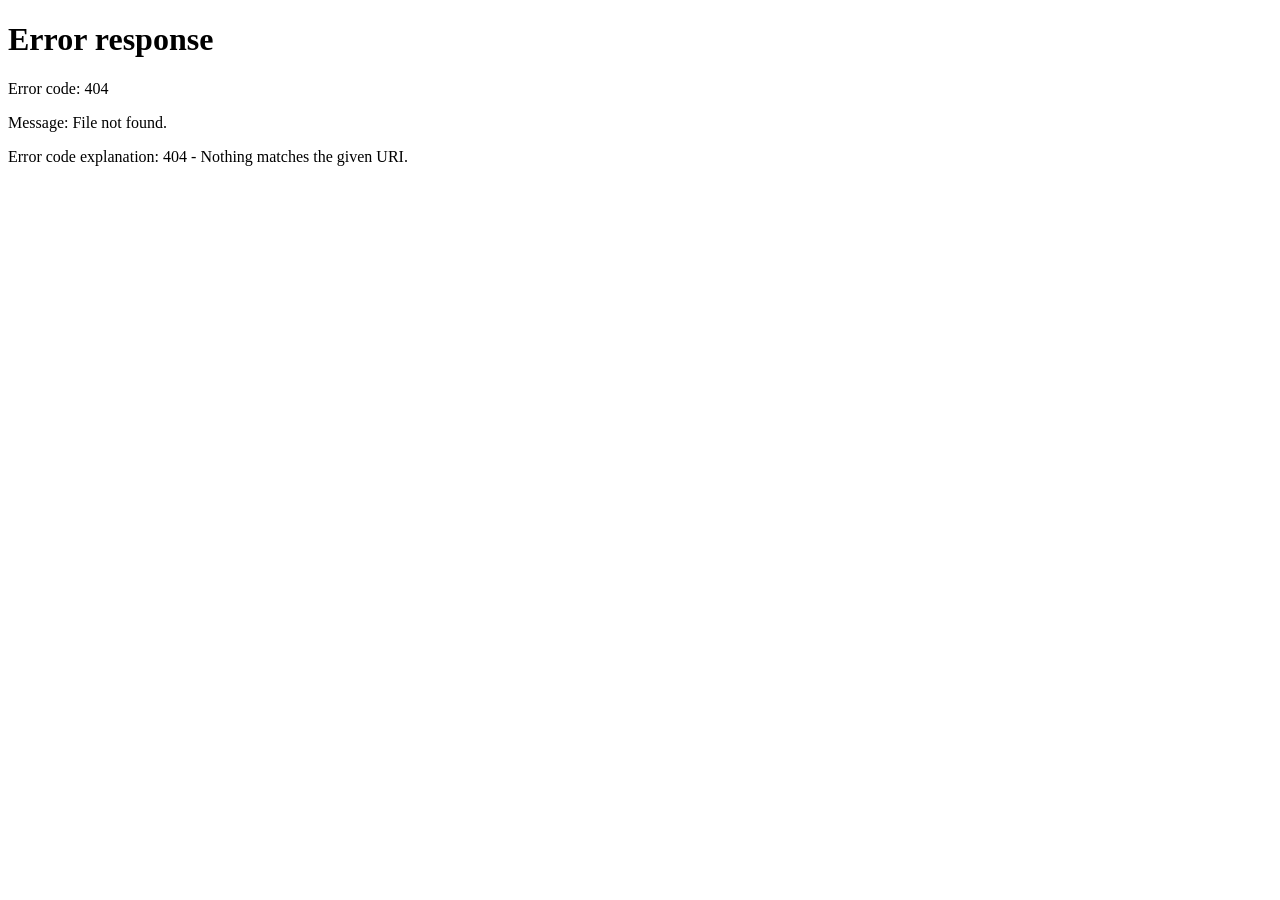
==== index.html @ 7a26c0e2 "fix: add root index page" ====
<!doctype html>
<html lang="id">
<head>
  <meta charset="utf-8">
  <meta name="viewport" content="width=device-width, initial-scale=1">
  <meta http-equiv="refresh" content="0; url=Nestora-Homes-Landing-Page.html">
  <title>Nestora Homes</title>
</head>
<body>
  <p>Membuka Nestora Homes…</p>
  <script>window.location.replace('Nestora-Homes-Landing-Page.html');</script>
</body>
</html>
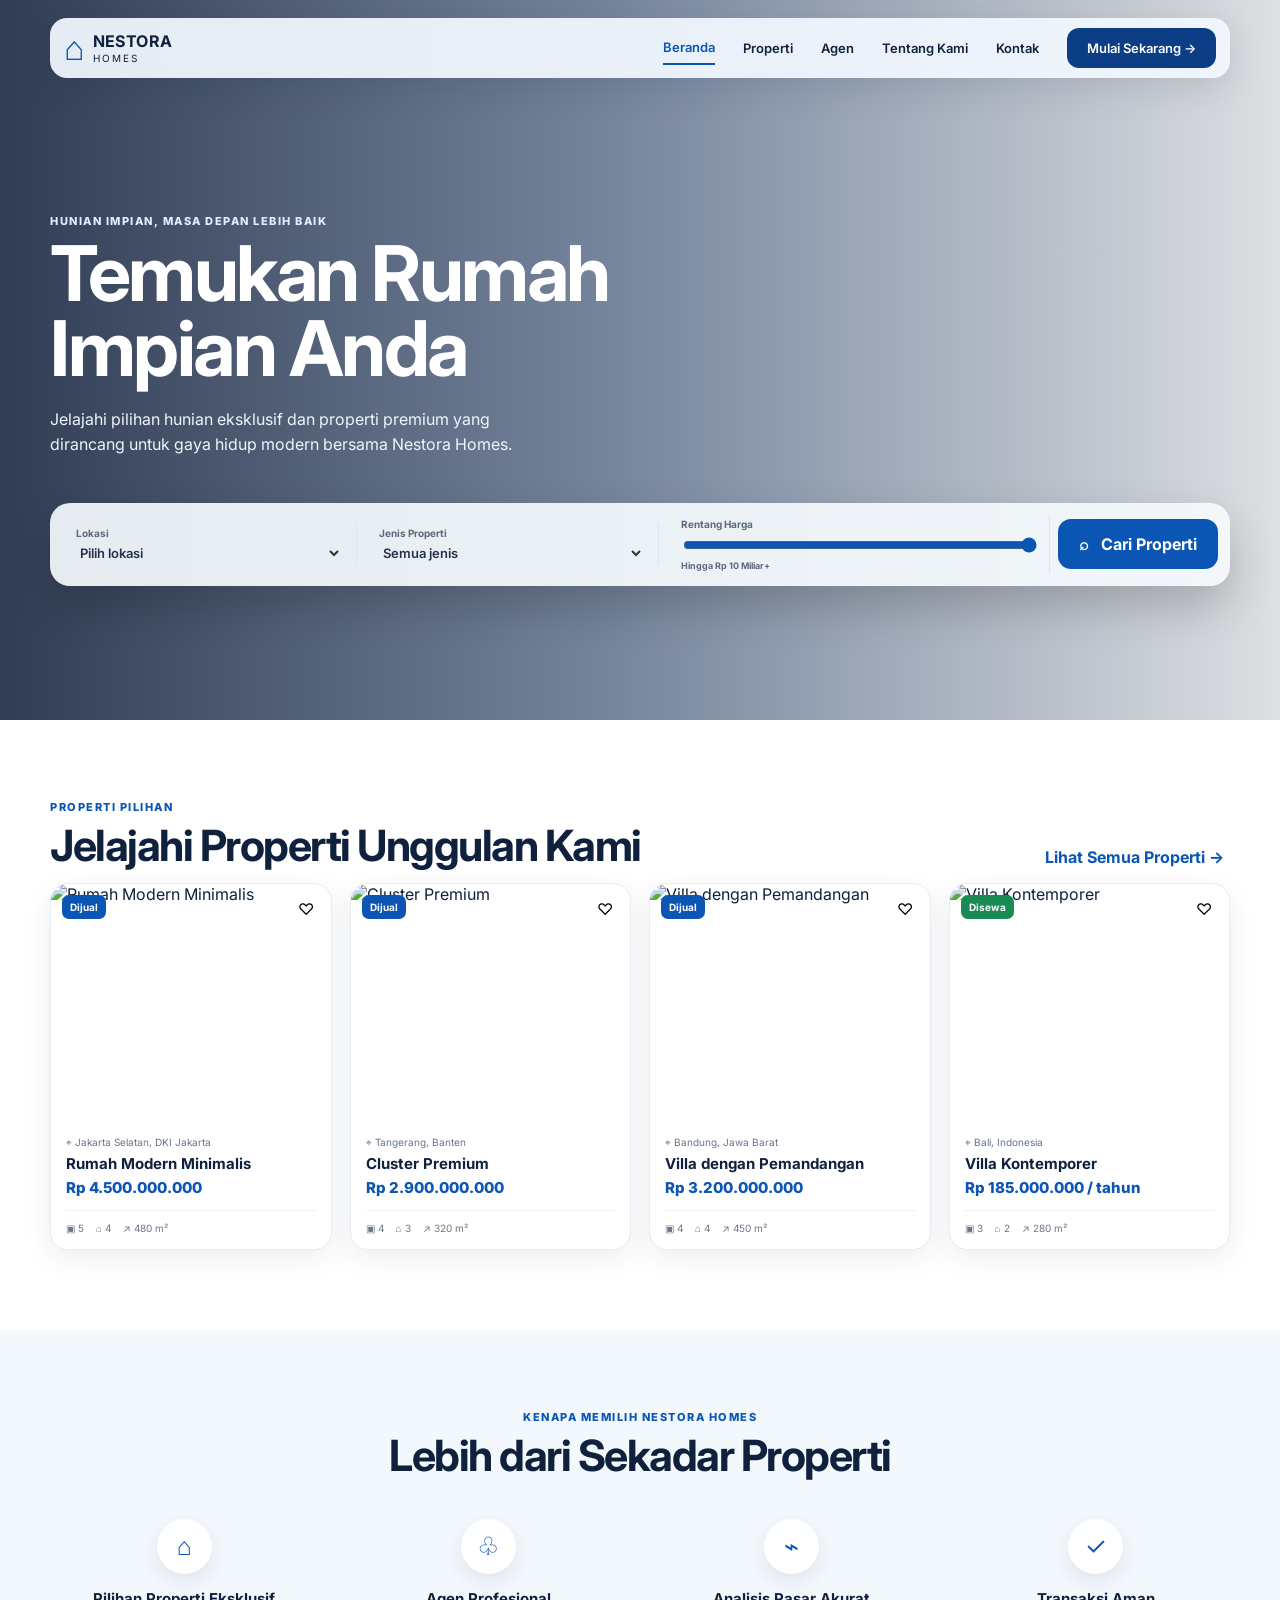
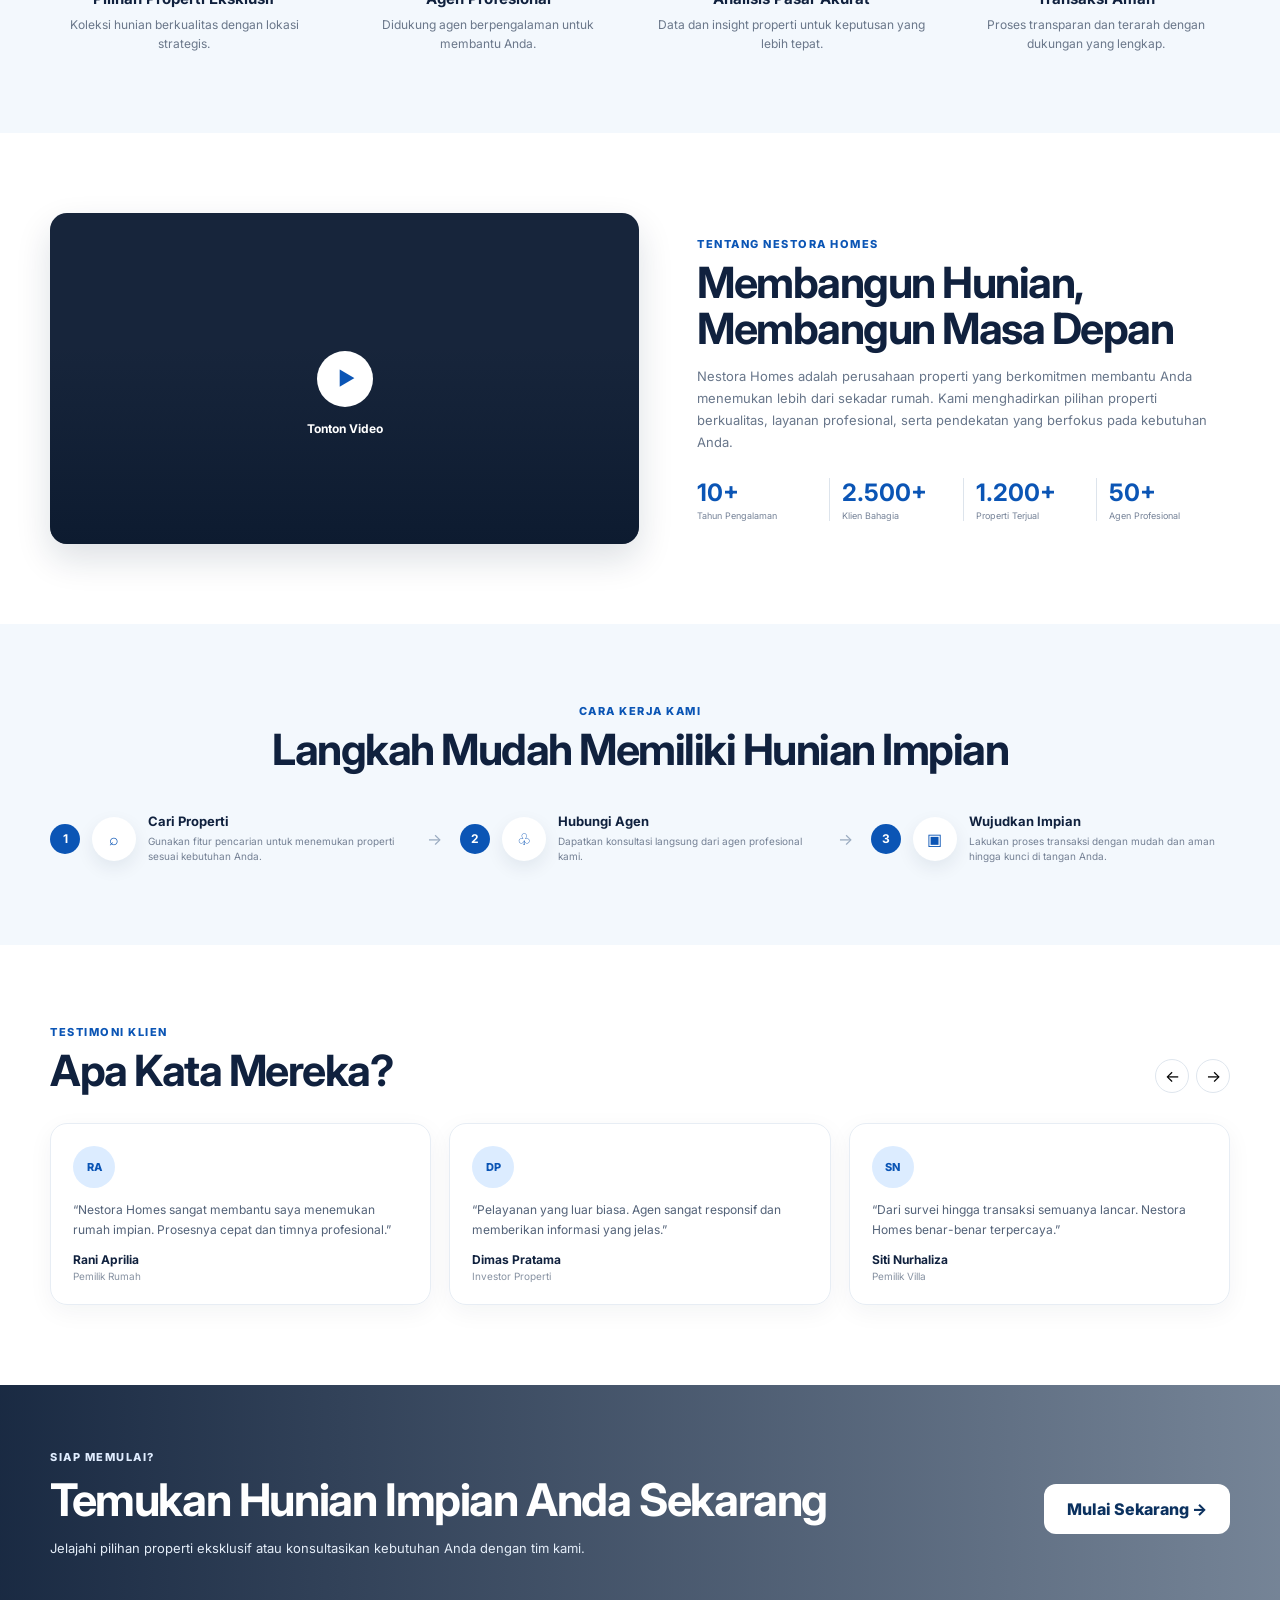
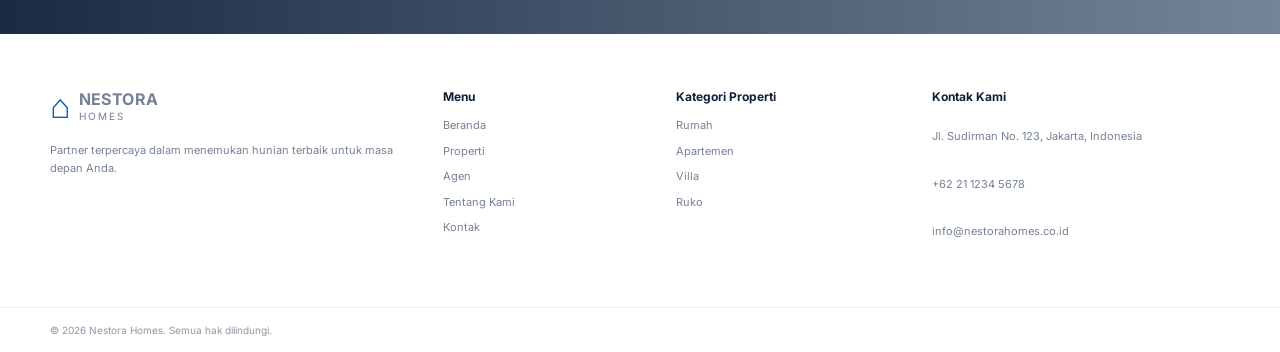
==== commit c3182fec: "feat: restore complete landing page files" ====
--- a/index.html
+++ b/index.html
@@ -1,13 +1 @@
-<!doctype html>
-<html lang="id">
-<head>
-  <meta charset="utf-8">
-  <meta name="viewport" content="width=device-width, initial-scale=1">
-  <meta http-equiv="refresh" content="0; url=Nestora-Homes-Landing-Page.html">
-  <title>Nestora Homes</title>
-</head>
-<body>
-  <p>Membuka Nestora Homes…</p>
-  <script>window.location.replace('Nestora-Homes-Landing-Page.html');</script>
-</body>
-</html>
+<!doctype html><html lang="id"><head><meta charset="utf-8"><meta name="viewport" content="width=device-width,initial-scale=1"><meta name="description" content="Nestora Homes — temukan hunian premium yang sesuai dengan kebutuhan Anda."><title>Nestora Homes — Temukan Hunian Impian Anda</title><link rel="preconnect" href="https://fonts.googleapis.com"><link rel="preconnect" href="https://fonts.gstatic.com" crossorigin><link href="https://fonts.googleapis.com/css2?family=Inter:wght@400;500;600;700;800&display=swap" rel="stylesheet"><link rel="stylesheet" href="styles.css"></head><body><header class="site-header"><div class="container nav-wrap"><a class="brand" href="#top"><span class="brand-mark">⌂</span><span><b>NESTORA</b><small>HOMES</small></span></a><button class="menu-toggle" id="menuToggle" aria-label="Buka menu">☰</button><nav id="mainNav"><a class="active" href="#top">Beranda</a><a href="#properties">Properti</a><a href="#agents">Agen</a><a href="#about">Tentang Kami</a><a href="#contact">Kontak</a><a class="nav-cta" href="#contact">Mulai Sekarang →</a></nav></div></header><main id="top"><section class="hero"><div class="hero-bg"></div><div class="hero-overlay"></div><div class="container hero-content"><p class="eyebrow light">HUNIAN IMPIAN, MASA DEPAN LEBIH BAIK</p><h1>Temukan Rumah<br>Impian Anda</h1><p class="hero-copy">Jelajahi pilihan hunian eksklusif dan properti premium yang dirancang untuk gaya hidup modern bersama Nestora Homes.</p><form class="search-panel" id="propertySearch"><label>Lokasi<select id="location"><option value="all">Pilih lokasi</option><option value="jakarta">Jakarta</option><option value="tangerang">Tangerang</option><option value="bandung">Bandung</option><option value="bali">Bali</option></select></label><label>Jenis Properti<select id="type"><option value="all">Semua jenis</option><option value="rumah">Rumah</option><option value="apartemen">Apartemen</option><option value="villa">Villa</option></select></label><label>Rentang Harga<input id="price" type="range" min="1" max="10" value="10"><small>Hingga Rp 10 Miliar+</small></label><button type="submit">⌕ &nbsp; Cari Properti</button></form></div></section><section class="section" id="properties"><div class="container"><div class="section-head"><div><p class="eyebrow">PROPERTI PILIHAN</p><h2>Jelajahi Properti Unggulan Kami</h2></div><button class="link-btn" id="showAll">Lihat Semua Properti →</button></div><p class="filter-note" id="filterNote"></p><div class="property-grid" id="propertyGrid"></div></div></section><section class="section why" id="agents"><div class="container"><div class="center"><p class="eyebrow">KENAPA MEMILIH NESTORA HOMES</p><h2>Lebih dari Sekadar Properti</h2></div><div class="benefits"><article><i>⌂</i><h3>Pilihan Properti Eksklusif</h3><p>Koleksi hunian berkualitas dengan lokasi strategis.</p></article><article><i>♧</i><h3>Agen Profesional</h3><p>Didukung agen berpengalaman untuk membantu Anda.</p></article><article><i>⌁</i><h3>Analisis Pasar Akurat</h3><p>Data dan insight properti untuk keputusan yang lebih tepat.</p></article><article><i>✓</i><h3>Transaksi Aman</h3><p>Proses transparan dan terarah dengan dukungan yang lengkap.</p></article></div></div></section><section class="section about" id="about"><div class="container about-grid"><button class="video-card" id="openVideo"><video muted playsinline preload="metadata"><source src="assets/nestora-about.mp4" type="video/mp4"></video><span class="shade"></span><span class="play">▶</span><span class="video-label">Tonton Video</span></button><div><p class="eyebrow">TENTANG NESTORA HOMES</p><h2>Membangun Hunian,<br>Membangun Masa Depan</h2><p>Nestora Homes adalah perusahaan properti yang berkomitmen membantu Anda menemukan lebih dari sekadar rumah. Kami menghadirkan pilihan properti berkualitas, layanan profesional, serta pendekatan yang berfokus pada kebutuhan Anda.</p><div class="stats"><div><b>10+</b><span>Tahun Pengalaman</span></div><div><b>2.500+</b><span>Klien Bahagia</span></div><div><b>1.200+</b><span>Properti Terjual</span></div><div><b>50+</b><span>Agen Profesional</span></div></div></div></div></section><section class="section process"><div class="container"><div class="center"><p class="eyebrow">CARA KERJA KAMI</p><h2>Langkah Mudah Memiliki Hunian Impian</h2></div><div class="steps"><article><strong>1</strong><i>⌕</i><div><h3>Cari Properti</h3><p>Gunakan fitur pencarian untuk menemukan properti sesuai kebutuhan Anda.</p></div></article><span>→</span><article><strong>2</strong><i>♧</i><div><h3>Hubungi Agen</h3><p>Dapatkan konsultasi langsung dari agen profesional kami.</p></div></article><span>→</span><article><strong>3</strong><i>▣</i><div><h3>Wujudkan Impian</h3><p>Lakukan proses transaksi dengan mudah dan aman hingga kunci di tangan Anda.</p></div></article></div></div></section><section class="section testimonials"><div class="container"><div class="section-head"><div><p class="eyebrow">TESTIMONI KLIEN</p><h2>Apa Kata Mereka?</h2></div><div class="slider"><button id="prev">←</button><button id="next">→</button></div></div><div class="testimonial-grid"><article><span>RA</span><p>“Nestora Homes sangat membantu saya menemukan rumah impian. Prosesnya cepat dan timnya profesional.”</p><b>Rani Aprilia</b><small>Pemilik Rumah</small></article><article><span>DP</span><p>“Pelayanan yang luar biasa. Agen sangat responsif dan memberikan informasi yang jelas.”</p><b>Dimas Pratama</b><small>Investor Properti</small></article><article><span>SN</span><p>“Dari survei hingga transaksi semuanya lancar. Nestora Homes benar-benar terpercaya.”</p><b>Siti Nurhaliza</b><small>Pemilik Villa</small></article></div></div></section><section class="cta" id="contact"><div class="cta-bg"></div><div class="container cta-inner"><div><p class="eyebrow light">SIAP MEMULAI?</p><h2>Temukan Hunian Impian Anda Sekarang</h2><p>Jelajahi pilihan properti eksklusif atau konsultasikan kebutuhan Anda dengan tim kami.</p></div><a href="mailto:info@nestorahomes.co.id">Mulai Sekarang →</a></div></section></main><footer><div class="container footer-grid"><div><a class="brand" href="#top"><span class="brand-mark">⌂</span><span><b>NESTORA</b><small>HOMES</small></span></a><p>Partner terpercaya dalam menemukan hunian terbaik untuk masa depan Anda.</p></div><div><h4>Menu</h4><a href="#top">Beranda</a><a href="#properties">Properti</a><a href="#agents">Agen</a><a href="#about">Tentang Kami</a><a href="#contact">Kontak</a></div><div><h4>Kategori Properti</h4><a href="#properties">Rumah</a><a href="#properties">Apartemen</a><a href="#properties">Villa</a><a href="#properties">Ruko</a></div><div><h4>Kontak Kami</h4><p>Jl. Sudirman No. 123, Jakarta, Indonesia</p><p>+62 21 1234 5678</p><p>info@nestorahomes.co.id</p></div></div><div class="footer-bottom"><div class="container">© 2026 Nestora Homes. Semua hak dilindungi.</div></div></footer><div class="modal" id="modal"><div class="backdrop" id="close"></div><div class="modal-box"><button id="closeBtn">×</button><video id="modalVideo" controls playsinline><source src="assets/nestora-about.mp4" type="video/mp4"></video></div></div><script src="script.js"></script></body></html>
--- a/styles.css
+++ b/styles.css
@@ -0,0 +1 @@
+*{box-sizing:border-box}html{scroll-behavior:smooth}body{margin:0;font-family:Inter,Arial,sans-serif;color:#10213e}a{text-decoration:none;color:inherit}button,input,select{font:inherit}.container{width:min(1180px,calc(100% - 40px));margin:auto}.site-header{position:absolute;z-index:10;top:0;left:0;width:100%;padding:18px 0}.nav-wrap{display:flex;align-items:center;justify-content:space-between;padding:10px 14px;background:rgba(241,247,253,.94);backdrop-filter:blur(12px);border-radius:17px;box-shadow:0 10px 35px #051f451f}.brand{display:flex;align-items:center;gap:8px}.brand-mark{font-size:34px;line-height:1;color:#0b55b5}.brand b,.brand small{display:block;line-height:1}.brand b{font-size:16px;letter-spacing:.4px}.brand small{font-size:10px;letter-spacing:2px;margin-top:4px}.site-header nav{display:flex;align-items:center;gap:28px;font-size:13px;font-weight:600}.site-header nav a{padding:8px 0}.site-header nav .active{color:#0b55b5;border-bottom:2px solid #0b55b5}.nav-cta{padding:12px 20px!important;border-radius:12px;background:#0b3e84;color:#fff!important}.menu-toggle{display:none;border:0;background:none;font-size:22px}.hero{min-height:720px;position:relative;display:flex;align-items:center;color:#fff;overflow:hidden}.hero-bg,.hero-overlay{position:absolute;inset:0}.hero-bg{background:url('https://images.unsplash.com/photo-1600607687939-ce8a6c25118c?auto=format&fit=crop&w=2200&q=85') center/cover}.hero-overlay{background:linear-gradient(90deg,#03122ed1 0%,#05224d8c 48%,#03112722 100%)}.hero-content{position:relative;padding-top:80px}.eyebrow{margin:0 0 8px;font-size:11px;font-weight:800;letter-spacing:1.5px;color:#0b55b5}.light{color:#e0edff}.hero h1{font-size:clamp(46px,6vw,78px);line-height:.98;letter-spacing:-2.5px;margin:0 0 20px}.hero-copy{max-width:510px;font-size:16px;line-height:1.6;color:#eef4fb}.search-panel{margin-top:45px;display:grid;grid-template-columns:1fr 1fr 1.3fr auto;gap:8px;align-items:center;padding:12px;border-radius:20px;background:#f6fafdEB;color:#15233b;box-shadow:0 20px 45px #0003}.search-panel label{display:flex;flex-direction:column;gap:5px;padding:3px 14px;border-right:1px solid #dce4ed;font-size:10px;font-weight:700;color:#5c6a7e}.search-panel select{border:0;background:transparent;color:#23334e;outline:0;font-size:13px;font-weight:600}.search-panel input{width:100%;accent-color:#0b55b5}.search-panel small{font-size:9px}.search-panel button{height:50px;padding:0 21px;border:0;border-radius:13px;background:#0b55b5;color:#fff;font-weight:700;cursor:pointer}.section{padding:80px 0}.section-head{display:flex;align-items:end;justify-content:space-between;gap:30px;margin-bottom:30px}.section h2,.center h2,.about h2{font-size:clamp(28px,3.5vw,43px);letter-spacing:-1.5px;line-height:1.08;margin:0}.link-btn{border:0;background:none;color:#0b55b5;font-weight:700;cursor:pointer}.filter-note{font-size:12px;color:#778397;margin:-15px 0 20px}.property-grid{display:grid;grid-template-columns:repeat(4,1fr);gap:18px}.property-card{overflow:hidden;border:1px solid #e7edf4;border-radius:18px;background:#fff;box-shadow:0 8px 28px #10213e14;transition:.25s}.property-card:hover{transform:translateY(-5px);box-shadow:0 15px 35px #10213e20}.property-image{position:relative;aspect-ratio:1.18}.property-image img{width:100%;height:100%;object-fit:cover}.badge{position:absolute;top:11px;left:11px;background:#0b55b5;color:#fff;border-radius:7px;padding:6px 8px;font-size:10px;font-weight:700}.rent{background:#188b55}.favorite{position:absolute;right:10px;top:10px;border:0;border-radius:50%;width:30px;height:30px;background:#fffffff0;cursor:pointer}.property-info{padding:15px}.location{font-size:10px;color:#64738a}.property-info h3{font-size:15px;margin:5px 0}.price{font-size:15px;font-weight:800;color:#0b55b5}.meta{display:flex;gap:12px;margin-top:13px;padding-top:11px;border-top:1px solid #edf1f5;color:#6c7787;font-size:10px}.why,.process{background:#f3f8fd}.center{text-align:center;margin-bottom:40px}.benefits{display:grid;grid-template-columns:repeat(4,1fr);gap:35px}.benefits article{text-align:center}.benefits i,.steps i{font-style:normal;display:grid;place-items:center}.benefits i{width:55px;height:55px;margin:auto auto 15px;border-radius:50%;background:#fff;color:#0b55b5;font-size:25px;box-shadow:0 7px 20px #10213e17}.benefits h3{font-size:15px;margin:0 0 7px}.benefits p{font-size:12px;line-height:1.6;color:#6a778a;margin:0}.about-grid{display:grid;grid-template-columns:1.05fr .95fr;gap:58px;align-items:center}.video-card{position:relative;width:100%;aspect-ratio:16/9;padding:0;border:0;border-radius:17px;overflow:hidden;background:#17253b;cursor:pointer;box-shadow:0 15px 35px #10213e24}.video-card video{width:100%;height:100%;object-fit:cover}.shade{position:absolute;inset:0;background:linear-gradient(0deg,#0513278c,transparent 60%)}.play{position:absolute;left:50%;top:50%;transform:translate(-50%,-50%);width:56px;height:56px;border-radius:50%;display:grid;place-items:center;background:#fff;color:#0b55b5;font-size:19px;padding-left:3px}.video-label{position:absolute;left:50%;top:calc(50% + 42px);transform:translateX(-50%);color:#fff;font-size:12px;font-weight:700}.about p:not(.eyebrow){font-size:13px;line-height:1.7;color:#68768a}.stats{display:grid;grid-template-columns:repeat(4,1fr);margin-top:25px}.stats div{border-right:1px solid #dde4ec;padding-right:12px}.stats div+div{padding-left:12px}.stats div:last-child{border:0}.stats b,.stats span{display:block}.stats b{font-size:24px;color:#0b55b5}.stats span{font-size:9px;color:#758297;margin-top:3px}.steps{display:grid;grid-template-columns:1fr auto 1fr auto 1fr;align-items:center;gap:18px}.steps article{display:grid;grid-template-columns:auto auto 1fr;align-items:center;gap:12px}.steps strong{display:grid;place-items:center;width:30px;height:30px;border-radius:50%;background:#0b55b5;color:#fff;font-size:12px}.steps i{width:44px;height:44px;border-radius:50%;background:#fff;color:#0b55b5;box-shadow:0 7px 18px #10213e14}.steps h3{font-size:13px;margin:0 0 5px}.steps p{font-size:10px;line-height:1.55;color:#748094;margin:0}.steps>span{color:#9aabc0}.testimonial-grid{display:grid;grid-template-columns:repeat(3,1fr);gap:18px}.testimonial-grid article{border:1px solid #e7edf4;border-radius:17px;padding:22px;box-shadow:0 7px 24px #10213e0d}.testimonial-grid article>span{display:grid;place-items:center;width:42px;height:42px;border-radius:50%;background:#dcecff;color:#0b55b5;font-size:11px;font-weight:800}.testimonial-grid p{font-size:12px;line-height:1.65;color:#536278}.testimonial-grid b,.testimonial-grid small{display:block}.testimonial-grid b{font-size:12px}.testimonial-grid small{font-size:10px;color:#8792a2;margin-top:3px}.slider{display:flex;gap:7px}.slider button{border:1px solid #dfe6ee;background:#fff;width:34px;height:34px;border-radius:50%}.cta{position:relative;padding:65px 0;color:#fff;overflow:hidden}.cta-bg{position:absolute;inset:0;background:linear-gradient(90deg,#031530e8,#041f418c),url('https://images.unsplash.com/photo-1600566753190-17f0baa2a6c3?auto=format&fit=crop&w=2200&q=80') center/cover}.cta-inner{position:relative;display:flex;align-items:center;justify-content:space-between;gap:30px}.cta h2{font-size:clamp(28px,3.6vw,45px);letter-spacing:-1.4px;margin:0 0 8px}.cta p:not(.eyebrow){font-size:13px;color:#e4edf8}.cta a{padding:15px 23px;background:#fff;color:#0b315f;border-radius:12px;font-weight:800;white-space:nowrap}footer{background:#fff}.footer-grid{display:grid;grid-template-columns:1.5fr .8fr .9fr 1.3fr;gap:50px;padding:55px 0}.footer-grid>div{display:flex;flex-direction:column;gap:8px}.footer-grid h4{font-size:12px;margin:0 0 5px}.footer-grid p,.footer-grid a{font-size:11px;line-height:1.6;color:#758196}.footer-bottom{border-top:1px solid #e8edf3;padding:16px 0;color:#8a95a5;font-size:10px}.modal{display:none;position:fixed;inset:0;z-index:99;align-items:center;justify-content:center;padding:20px}.modal.open{display:flex}.backdrop{position:absolute;inset:0;background:#010a18dd}.modal-box{position:relative;width:min(1000px,95vw);z-index:1}.modal-box video{width:100%;display:block;border-radius:12px}.modal-box button{position:absolute;right:0;top:-40px;width:32px;height:32px;border:0;border-radius:50%;font-size:23px;cursor:pointer}@media(max-width:980px){.site-header nav{gap:14px}.property-grid{grid-template-columns:repeat(2,1fr)}.benefits{grid-template-columns:repeat(2,1fr)}.search-panel{grid-template-columns:1fr 1fr}.search-panel button{grid-column:1/-1}.about-grid{grid-template-columns:1fr}.steps{grid-template-columns:1fr}.steps>span{display:none}.footer-grid{grid-template-columns:repeat(2,1fr)}}@media(max-width:720px){.container{width:calc(100% - 28px)}.menu-toggle{display:block}.site-header nav{display:none;position:absolute;top:64px;left:14px;right:14px;flex-direction:column;align-items:stretch;background:#fff;padding:12px;border-radius:14px;box-shadow:0 15px 35px #10213e26}.site-header nav.open{display:flex}.site-header nav a{padding:11px 13px}.hero{min-height:790px}.hero-content{padding-top:100px}.hero h1{font-size:47px}.search-panel{grid-template-columns:1fr}.search-panel label{border-right:0;border-bottom:1px solid #dce4ed;padding-bottom:10px}.section{padding:62px 0}.section-head{align-items:flex-start;flex-direction:column}.property-grid{grid-template-columns:1fr}.benefits{grid-template-columns:1fr 1fr;gap:28px 12px}.stats{grid-template-columns:1fr 1fr;gap:12px}.stats div,.stats div+div{padding:0 0 10px;border-right:0;border-bottom:1px solid #dde4ec}.testimonial-grid{grid-template-columns:1fr}.slider{display:none}.cta-inner{align-items:flex-start;flex-direction:column}.footer-grid{grid-template-columns:1fr 1fr;gap:30px}.footer-grid>div:first-child{grid-column:1/-1}}
